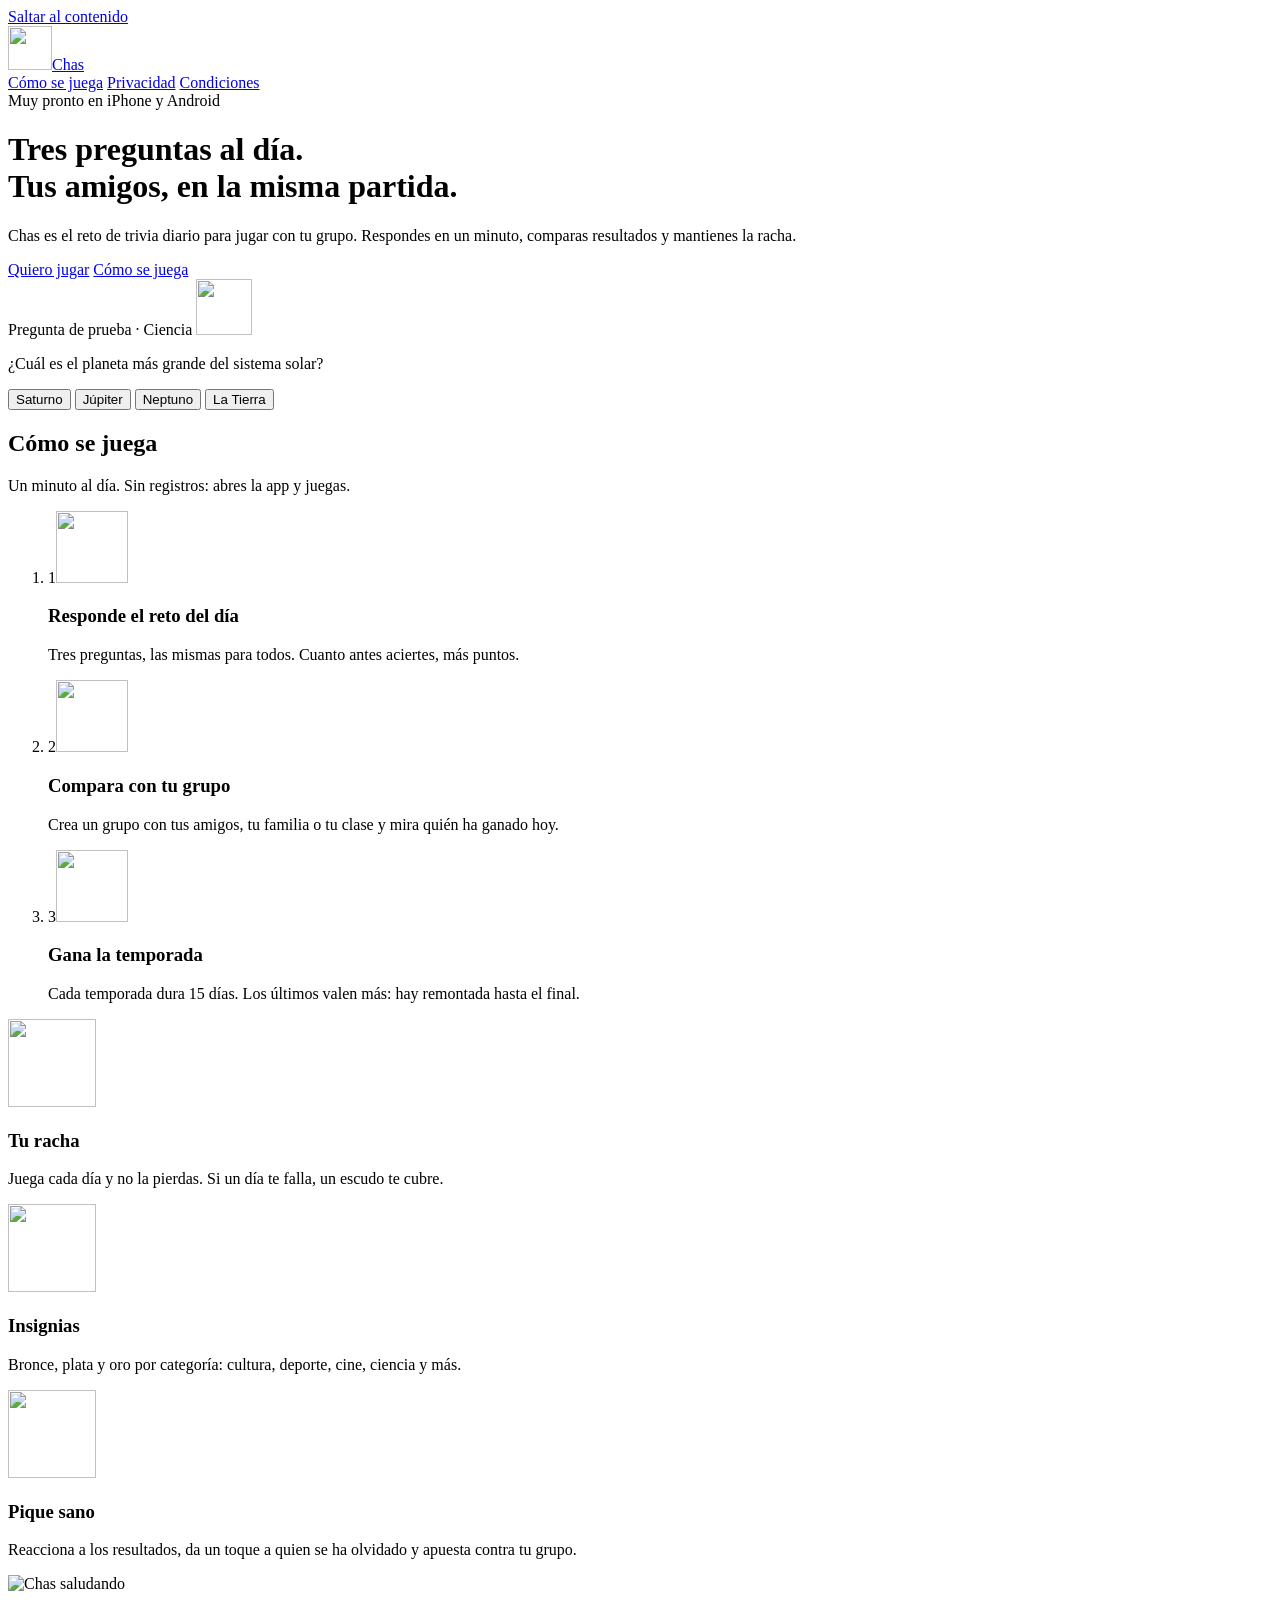
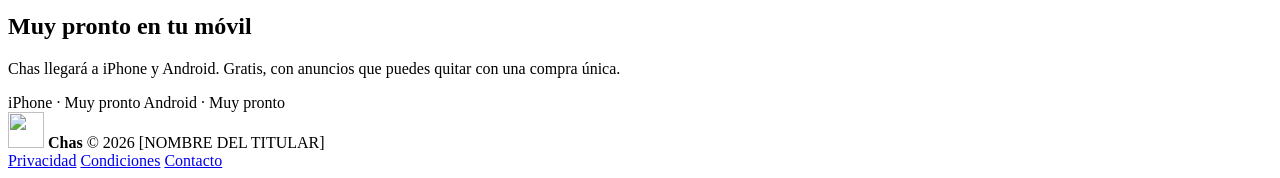
==== index.html @ 3a61edb6 "Create index.html" ====
<!doctype html>
<html lang="es">
<head>
<meta charset="utf-8">
<meta name="viewport" content="width=device-width, initial-scale=1">
<title>Chas: Trivia con amigos</title>
<meta name="description" content="Chas es el reto de trivia diario para jugar con tu grupo: tres preguntas, un minuto y tu racha. Muy pronto en iPhone y Android.">
<meta name="theme-color" content="#6C3BF4">
<meta property="og:title" content="Chas: Trivia con amigos">
<meta property="og:description" content="Tres preguntas al día. Tus amigos, en la misma partida.">
<meta property="og:image" content="assets/chas-icon.png">
<link rel="icon" type="image/png" href="assets/favicon.png">
<link rel="apple-touch-icon" href="assets/chas-icon-180.png">
<link rel="preconnect" href="https://fonts.googleapis.com">
<link rel="preconnect" href="https://fonts.gstatic.com" crossorigin>
<link href="https://fonts.googleapis.com/css2?family=Baloo+2:wght@700;800&amp;family=Nunito:wght@400;700;800&amp;display=swap" rel="stylesheet">
<link rel="stylesheet" href="styles.css">
</head>
<body>
<a class="skip" href="#contenido">Saltar al contenido</a>

<header class="top">
  <div class="wrap">
    <nav class="nav" aria-label="Principal">
      <a class="brand" href="index.html"><img src="assets/chas-icon.png" alt="" width="44" height="44"><span>Chas</span></a>
      <div class="nav-links">
        <a href="#como">Cómo se juega</a>
        <a href="privacidad.html">Privacidad</a>
        <a href="condiciones.html">Condiciones</a>
      </div>
    </nav>

    <div class="hero">
      <div class="hero-copy">
        <span class="pill">Muy pronto en iPhone y Android</span>
        <h1>Tres preguntas al día.<br>Tus amigos, en la misma partida.</h1>
        <p class="lead">Chas es el reto de trivia diario para jugar con tu grupo. Respondes en un minuto, comparas resultados y mantienes la racha.</p>
        <div class="actions">
          <a class="btn btn-spark" href="#pronto">Quiero jugar</a>
          <a class="btn btn-white" href="#como">Cómo se juega</a>
        </div>
      </div>

      <div class="quiz-wrap">
        <div class="quiz" data-quiz data-answer="Júpiter">
          <div class="quiz-head">
            <span class="quiz-tag">Pregunta de prueba · Ciencia</span>
            <img src="assets/img/category_science.webp" alt="" width="56" height="56">
          </div>
          <p class="quiz-q" id="quiz-q">¿Cuál es el planeta más grande del sistema solar?</p>
          <div class="options" role="group" aria-labelledby="quiz-q">
            <button class="opt" type="button" data-value="Saturno"><span>Saturno</span><span class="mark" aria-hidden="true"></span></button>
            <button class="opt" type="button" data-value="Júpiter"><span>Júpiter</span><span class="mark" aria-hidden="true"></span></button>
            <button class="opt" type="button" data-value="Neptuno"><span>Neptuno</span><span class="mark" aria-hidden="true"></span></button>
            <button class="opt" type="button" data-value="La Tierra"><span>La Tierra</span><span class="mark" aria-hidden="true"></span></button>
          </div>
          <div class="quiz-result" hidden>
            <p data-message aria-live="polite"></p>
            <button class="btn-ghost" type="button" data-again>Otra vez</button>
          </div>
        </div>
      </div>
    </div>
  </div>
</header>

<main id="contenido">
  <section class="section" id="como">
    <div class="wrap">
      <div class="section-head">
        <h2 class="h2">Cómo se juega</h2>
        <p class="sub">Un minuto al día. Sin registros: abres la app y juegas.</p>
      </div>
      <ol class="steps">
        <li class="step">
          <div class="step-top"><span class="step-n" aria-hidden="true">1</span><img src="assets/img/mission_speed.webp" alt="" width="72" height="72" loading="lazy"></div>
          <h3 class="card-title">Responde el reto del día</h3>
          <p class="card-text">Tres preguntas, las mismas para todos. Cuanto antes aciertes, más puntos.</p>
        </li>
        <li class="step">
          <div class="step-top"><span class="step-n" aria-hidden="true">2</span><img src="assets/img/podium.webp" alt="" width="72" height="72" loading="lazy"></div>
          <h3 class="card-title">Compara con tu grupo</h3>
          <p class="card-text">Crea un grupo con tus amigos, tu familia o tu clase y mira quién ha ganado hoy.</p>
        </li>
        <li class="step">
          <div class="step-top"><span class="step-n" aria-hidden="true">3</span><img src="assets/img/trophy_season.webp" alt="" width="72" height="72" loading="lazy"></div>
          <h3 class="card-title">Gana la temporada</h3>
          <p class="card-text">Cada temporada dura 15 días. Los últimos valen más: hay remontada hasta el final.</p>
        </li>
      </ol>
    </div>
  </section>

  <section class="section tight">
    <div class="wrap features">
      <div class="feature f-spark">
        <img class="feature-img" src="assets/img/streak_flame.webp" alt="" width="88" height="88" loading="lazy">
        <h3 class="card-title">Tu racha</h3>
        <p class="card-text">Juega cada día y no la pierdas. Si un día te falla, un escudo te cubre.</p>
      </div>
      <div class="feature f-violet">
        <img class="feature-img" src="assets/img/medal_gold.webp" alt="" width="88" height="88" loading="lazy">
        <h3 class="card-title">Insignias</h3>
        <p class="card-text">Bronce, plata y oro por categoría: cultura, deporte, cine, ciencia y más.</p>
      </div>
      <div class="feature f-pink">
        <img class="feature-img" src="assets/img/social_chat.webp" alt="" width="88" height="88" loading="lazy">
        <h3 class="card-title">Pique sano</h3>
        <p class="card-text">Reacciona a los resultados, da un toque a quien se ha olvidado y apuesta contra tu grupo.</p>
      </div>
    </div>
  </section>

  <section class="section tight" id="pronto">
    <div class="wrap cta">
      <img class="cta-img" src="assets/img/chas_saludo.webp" alt="Chas saludando" width="160" height="160" loading="lazy">
      <div class="cta-copy">
        <h2 class="h2">Muy pronto en tu móvil</h2>
        <p class="sub">Chas llegará a iPhone y Android. Gratis, con anuncios que puedes quitar con una compra única.</p>
      </div>
      <div class="stores">
        <span class="store">iPhone · Muy pronto</span>
        <span class="store">Android · Muy pronto</span>
      </div>
    </div>
  </section>
</main>

<footer class="foot">
  <div class="wrap foot-row">
    <div class="foot-brand">
      <img src="assets/chas-icon.png" alt="" width="36" height="36">
      <strong>Chas</strong>
      <span>© <span data-year>2026</span> <span class="ph">[NOMBRE DEL TITULAR]</span></span>
    </div>
    <div class="foot-links">
      <a href="privacidad.html">Privacidad</a>
      <a href="condiciones.html">Condiciones</a>
      <a href="mailto:[CORREO DE CONTACTO]">Contacto</a>
    </div>
  </div>
</footer>

<script src="main.js"></script>
</body>
</html>
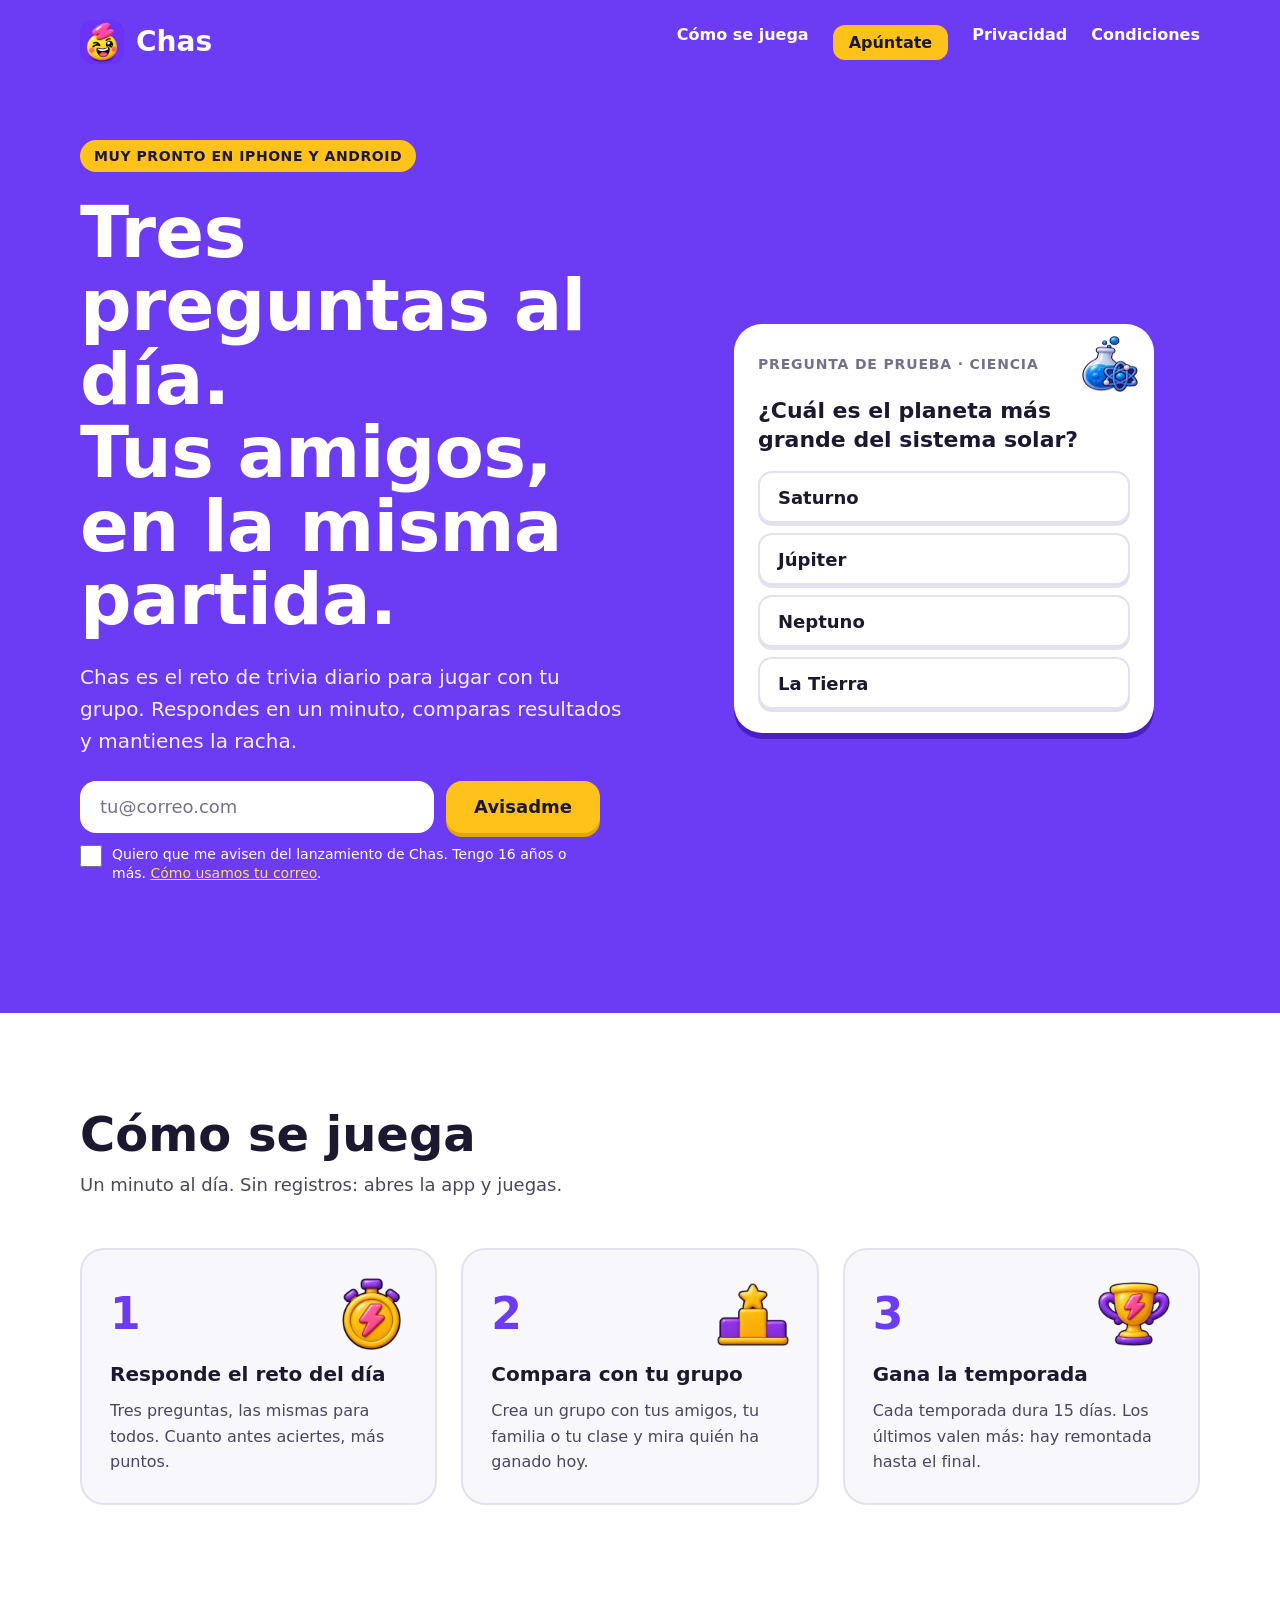
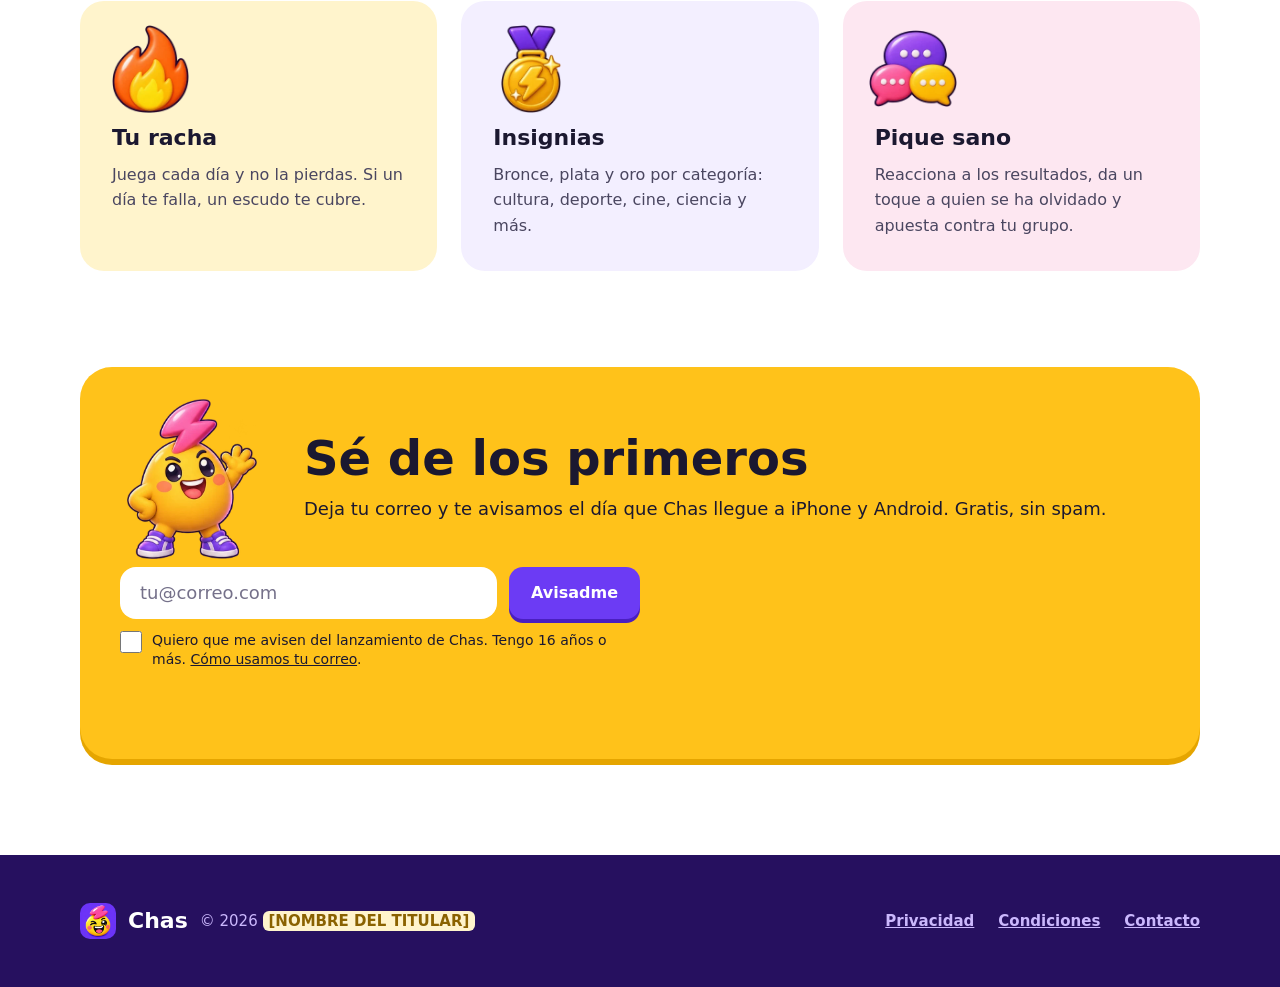
==== commit ca5c50f2: "Add files via upload" ====
--- a/index.html
+++ b/index.html
@@ -6,6 +6,7 @@
 <title>Chas: Trivia con amigos</title>
 <meta name="description" content="Chas es el reto de trivia diario para jugar con tu grupo: tres preguntas, un minuto y tu racha. Muy pronto en iPhone y Android.">
 <meta name="theme-color" content="#6C3BF4">
+<meta name="robots" content="noindex, nofollow"><!-- QUITAR al publicar la web de verdad -->
 <meta property="og:title" content="Chas: Trivia con amigos">
 <meta property="og:description" content="Tres preguntas al día. Tus amigos, en la misma partida.">
 <meta property="og:image" content="assets/chas-icon.png">
@@ -25,6 +26,7 @@
       <a class="brand" href="index.html"><img src="assets/chas-icon.png" alt="" width="44" height="44"><span>Chas</span></a>
       <div class="nav-links">
         <a href="#como">Cómo se juega</a>
+        <a class="nav-cta" href="#espera">Apúntate</a>
         <a href="privacidad.html">Privacidad</a>
         <a href="condiciones.html">Condiciones</a>
       </div>
@@ -35,9 +37,16 @@
         <span class="pill">Muy pronto en iPhone y Android</span>
         <h1>Tres preguntas al día.<br>Tus amigos, en la misma partida.</h1>
         <p class="lead">Chas es el reto de trivia diario para jugar con tu grupo. Respondes en un minuto, comparas resultados y mantienes la racha.</p>
-        <div class="actions">
-          <a class="btn btn-spark" href="#pronto">Quiero jugar</a>
-          <a class="btn btn-white" href="#como">Cómo se juega</a>
+        <div id="espera">
+        <form class="wait on-violet" data-waitlist novalidate>
+          <div class="wait-row">
+            <label class="wait-field"><span class="sr">Tu correo</span><input type="email" name="email" inputmode="email" autocomplete="email" placeholder="tu@correo.com" required maxlength="254"></label>
+            <button class="btn btn-spark" type="submit">Avisadme</button>
+          </div>
+          <label class="wait-consent"><input type="checkbox" name="consent" required><span>Quiero que me avisen del lanzamiento de Chas. Tengo 16 años o más. <a href="privacidad.html#espera">Cómo usamos tu correo</a>.</span></label>
+          <input class="hp" type="text" name="website" tabindex="-1" autocomplete="off" aria-hidden="true">
+          <p class="wait-msg" role="status" aria-live="polite"></p>
+        </form>
         </div>
       </div>
 
@@ -115,13 +124,18 @@
     <div class="wrap cta">
       <img class="cta-img" src="assets/img/chas_saludo.webp" alt="Chas saludando" width="160" height="160" loading="lazy">
       <div class="cta-copy">
-        <h2 class="h2">Muy pronto en tu móvil</h2>
-        <p class="sub">Chas llegará a iPhone y Android. Gratis, con anuncios que puedes quitar con una compra única.</p>
+        <h2 class="h2">Sé de los primeros</h2>
+        <p class="sub">Deja tu correo y te avisamos el día que Chas llegue a iPhone y Android. Gratis, sin spam.</p>
       </div>
-      <div class="stores">
-        <span class="store">iPhone · Muy pronto</span>
-        <span class="store">Android · Muy pronto</span>
-      </div>
+      <form class="wait on-spark" data-waitlist novalidate>
+          <div class="wait-row">
+            <label class="wait-field"><span class="sr">Tu correo</span><input type="email" name="email" inputmode="email" autocomplete="email" placeholder="tu@correo.com" required maxlength="254"></label>
+            <button class="btn btn-violet" type="submit">Avisadme</button>
+          </div>
+          <label class="wait-consent"><input type="checkbox" name="consent" required><span>Quiero que me avisen del lanzamiento de Chas. Tengo 16 años o más. <a href="privacidad.html#espera">Cómo usamos tu correo</a>.</span></label>
+          <input class="hp" type="text" name="website" tabindex="-1" autocomplete="off" aria-hidden="true">
+          <p class="wait-msg" role="status" aria-live="polite"></p>
+        </form>
     </div>
   </section>
 </main>
@@ -141,6 +155,7 @@
   </div>
 </footer>
 
+<script src="config.js"></script>
 <script src="main.js"></script>
 </body>
 </html>
--- a/styles.css
+++ b/styles.css
@@ -0,0 +1,192 @@
+/* Web de Chas · colores y tipos del Design System de la app (docs/DESIGN_SYSTEM.md). */
+:root {
+  --violet-50: #F3EFFF;
+  --violet-200: #CBB8FD;
+  --violet-300: #A88CFA;
+  --violet-500: #6C3BF4;
+  --violet-600: #5A28E3;
+  --violet-700: #4A1FC0;
+  --violet-800: #381791;
+  --violet-900: #26105F;
+  --spark-100: #FFF4CC;
+  --spark-300: #FFDA66;
+  --spark-500: #FFC21A;
+  --spark-600: #E5A500;
+  --spark-800: #8A6200;
+  --pink-50: #FDE7F1;
+  --pink-700: #A3245E;
+  --ink-900: #1B1830;
+  --ink-700: #4A4660;
+  --ink-500: #75718A;
+  --ink-200: #E4E1EE;
+  --ink-50: #F8F7FC;
+  --white: #FFFFFF;
+  --ok-bg: #E3F7EE;
+  --ok-fg: #0B5E3F;
+  --ok-line: #1E9E68;
+  --ko-bg: #FDE8EA;
+  --ko-fg: #8F1D2A;
+  --ko-line: #D6404E;
+  --display: 'Baloo 2', system-ui, sans-serif;
+  --ui: 'Nunito', system-ui, sans-serif;
+  --wrap: 1120px;
+}
+
+*, *::before, *::after { box-sizing: border-box; }
+html { scroll-behavior: smooth; }
+body { margin: 0; font-family: var(--ui); color: var(--ink-900); background: var(--white); -webkit-font-smoothing: antialiased; }
+img { max-width: 100%; display: block; }
+a { color: var(--violet-600); }
+a:hover { color: var(--violet-800); }
+:focus-visible { outline: 3px solid var(--violet-300); outline-offset: 3px; border-radius: 6px; }
+
+.wrap { max-width: var(--wrap); margin: 0 auto; }
+.skip { position: absolute; left: -999px; top: 8px; background: var(--white); padding: 8px 12px; border-radius: 8px; z-index: 10; }
+.skip:focus { left: 8px; }
+
+/* Cabecera */
+.top { background: var(--violet-500); color: var(--white); padding: 0 24px; }
+.nav { display: flex; flex-wrap: wrap; align-items: center; justify-content: space-between; gap: 16px; padding: 20px 0; }
+.brand { display: flex; align-items: center; gap: 12px; color: var(--white); text-decoration: none; }
+.brand:hover { color: var(--white); }
+.brand img { width: 44px; height: 44px; border-radius: 12px; }
+.brand span { font-family: var(--display); font-weight: 800; font-size: 28px; line-height: 1; }
+.nav-links { display: flex; flex-wrap: wrap; gap: 24px; font-weight: 700; font-size: 16px; }
+.nav-links a { color: var(--white); text-decoration: none; }
+.nav-links a:hover, .nav-links a[aria-current="page"] { color: var(--spark-300); }
+.nav-links a:hover { text-decoration: underline; }
+
+/* Portada */
+.hero { display: flex; flex-wrap: wrap; align-items: center; gap: 56px; padding: 56px 0 96px; }
+.hero-copy { flex: 1 1 420px; min-width: 0; display: flex; flex-direction: column; gap: 24px; }
+.pill { align-self: flex-start; background: var(--spark-500); color: var(--ink-900); font-weight: 800; font-size: 14px; letter-spacing: .04em; text-transform: uppercase; padding: 8px 14px; border-radius: 999px; }
+.hero h1 { margin: 0; font-family: var(--display); font-weight: 800; font-size: clamp(2.75rem, 6vw, 4.5rem); line-height: 1.02; letter-spacing: -.01em; }
+.lead { margin: 0; font-size: 1.25rem; line-height: 1.6; color: var(--violet-50); max-width: 34rem; }
+.actions { display: flex; flex-wrap: wrap; gap: 12px; padding-top: 8px; }
+
+.btn { display: inline-flex; align-items: center; justify-content: center; min-height: 52px; padding: 0 28px; font-family: inherit; font-weight: 800; font-size: 18px; text-decoration: none; border-radius: 16px; border: 0; cursor: pointer; transition: transform .08s ease, box-shadow .08s ease; }
+.btn:active { transform: translateY(3px); }
+.btn-spark { background: var(--spark-500); color: var(--ink-900); box-shadow: 0 4px 0 var(--spark-600); }
+.btn-spark:hover { color: var(--ink-900); }
+.btn-white { background: var(--white); color: var(--violet-600); box-shadow: 0 4px 0 var(--violet-200); }
+.btn-violet { background: var(--violet-500); color: var(--white); box-shadow: 0 4px 0 var(--violet-700); min-height: 48px; padding: 0 22px; font-size: 16px; border-radius: 14px; }
+.btn-violet:hover { color: var(--white); }
+.btn:active.btn-spark, .btn:active.btn-white, .btn:active.btn-violet { box-shadow: 0 1px 0 currentColor; }
+
+/* Pregunta de prueba */
+.quiz-wrap { flex: 1 1 380px; min-width: 0; display: flex; justify-content: center; }
+.quiz { width: 100%; max-width: 420px; background: var(--white); color: var(--ink-900); border-radius: 28px; padding: 24px; box-shadow: 0 6px 0 var(--violet-700); display: flex; flex-direction: column; gap: 16px; }
+.quiz-head { display: flex; align-items: center; justify-content: space-between; gap: 12px; }
+.quiz-tag { font-weight: 800; font-size: 14px; color: var(--ink-500); text-transform: uppercase; letter-spacing: .06em; }
+.quiz-head img { width: 56px; height: 56px; margin: -12px -8px -12px 0; }
+.quiz-q { margin: 0; font-weight: 700; font-size: 22px; line-height: 1.35; }
+.options { display: flex; flex-direction: column; gap: 10px; }
+.opt { display: flex; align-items: center; justify-content: space-between; gap: 12px; width: 100%; min-height: 52px; padding: 0 18px; font-family: inherit; font-weight: 700; font-size: 18px; text-align: left; border-radius: 14px; cursor: pointer; background: var(--white); color: var(--ink-900); border: 2px solid var(--ink-200); box-shadow: 0 3px 0 var(--ink-200); }
+.opt:hover:not(:disabled) { border-color: var(--violet-300); }
+.opt:disabled { cursor: default; }
+.opt.is-right { background: var(--ok-bg); color: var(--ok-fg); border-color: var(--ok-line); box-shadow: 0 3px 0 var(--ok-line); }
+.opt.is-wrong { background: var(--ko-bg); color: var(--ko-fg); border-color: var(--ko-line); box-shadow: 0 3px 0 var(--ko-line); }
+.opt.is-off { background: var(--ink-50); color: var(--ink-500); box-shadow: none; }
+.opt .mark { font-weight: 800; }
+.quiz-result { display: flex; flex-wrap: wrap; align-items: center; justify-content: space-between; gap: 12px; padding-top: 4px; }
+.quiz-result[hidden] { display: none; }
+.quiz-result p { margin: 0; font-weight: 700; font-size: 16px; color: var(--ink-700); }
+.btn-ghost { min-height: 44px; padding: 0 16px; border: 2px solid var(--ink-200); background: var(--white); color: var(--violet-600); font-family: inherit; font-weight: 800; font-size: 15px; border-radius: 12px; cursor: pointer; }
+
+/* Secciones */
+.section { padding: 96px 24px; }
+.section.tight { padding-top: 0; }
+.section-head { display: flex; flex-direction: column; gap: 12px; max-width: 40rem; margin-bottom: 48px; }
+.h2 { margin: 0; font-family: var(--display); font-weight: 800; font-size: clamp(2rem, 4vw, 3rem); line-height: 1.05; }
+.sub { margin: 0; font-size: 1.125rem; line-height: 1.6; color: var(--ink-700); }
+
+.steps { list-style: none; margin: 0; padding: 0; display: grid; grid-template-columns: repeat(auto-fit, minmax(240px, 1fr)); gap: 24px; }
+.step { background: var(--ink-50); border: 2px solid var(--ink-200); border-radius: 24px; padding: 28px; display: flex; flex-direction: column; gap: 12px; }
+.step-top { display: flex; align-items: center; justify-content: space-between; gap: 12px; }
+.step-top img { width: 72px; height: 72px; object-fit: contain; }
+.step-n { font-family: var(--display); font-weight: 800; font-size: 44px; line-height: 1; color: var(--violet-500); }
+.card-title { margin: 0; font-weight: 800; font-size: 20px; }
+.card-text { margin: 0; font-size: 16px; line-height: 1.6; color: var(--ink-700); }
+
+.features { display: grid; grid-template-columns: repeat(auto-fit, minmax(300px, 1fr)); gap: 24px; }
+.feature { border-radius: 24px; padding: 32px; display: flex; flex-direction: column; gap: 12px; }
+.feature .card-title { font-size: 22px; }
+.feature-img { width: 88px; height: 88px; object-fit: contain; margin: -8px 0 0 -6px; }
+.f-spark { background: var(--spark-100); }
+.f-violet { background: var(--violet-50); }
+.f-pink { background: var(--pink-50); }
+
+.cta { background: var(--spark-500); border-radius: 32px; box-shadow: 0 6px 0 var(--spark-600); padding: 56px 40px; display: flex; flex-wrap: wrap; align-items: center; justify-content: space-between; gap: 32px; }
+.cta-img { width: 160px; height: 160px; object-fit: contain; flex: 0 0 auto; margin: -24px 0 -24px -8px; }
+.cta-copy { flex: 1 1 420px; min-width: 0; display: flex; flex-direction: column; gap: 12px; }
+.cta .sub { color: var(--ink-900); }
+.stores { display: flex; flex-wrap: wrap; gap: 12px; }
+.store { display: inline-flex; align-items: center; min-height: 52px; padding: 0 24px; background: var(--ink-900); color: var(--white); font-weight: 800; font-size: 16px; border-radius: 16px; }
+
+/* Páginas legales */
+.page-head { padding: 40px 0 64px; display: flex; flex-direction: column; gap: 12px; max-width: 760px; }
+.page-head h1 { margin: 0; font-family: var(--display); font-weight: 800; font-size: clamp(2.5rem, 5vw, 3.75rem); line-height: 1.05; }
+.legal { padding: 0 24px 96px; }
+.legal-grid { display: flex; flex-wrap: wrap; gap: 48px; align-items: flex-start; }
+.side { flex: 1 1 240px; min-width: 0; max-width: 300px; margin-top: -32px; background: var(--white); border: 2px solid var(--ink-200); border-radius: 24px; padding: 24px; display: flex; flex-direction: column; gap: 12px; }
+.side-img { width: 72px; height: 72px; object-fit: contain; }
+.side h2 { margin: 0; font-family: var(--display); font-weight: 800; font-size: 22px; }
+.side ul { margin: 0; padding-left: 1.1rem; display: flex; flex-direction: column; gap: 10px; font-size: 15px; line-height: 1.5; color: var(--ink-700); }
+.side-links { display: flex; flex-direction: column; gap: 8px; font-size: 15px; font-weight: 700; }
+.doc { flex: 999 1 560px; min-width: 0; max-width: 760px; padding-top: 40px; }
+.doc h2 { font-family: var(--display); font-weight: 800; font-size: 1.75rem; line-height: 1.15; margin: 48px 0 12px; scroll-margin-top: 24px; }
+.doc h2:first-child { margin-top: 0; }
+.doc p, .doc li { font-size: 1.0625rem; line-height: 1.7; color: var(--ink-700); margin: 0 0 12px; }
+.doc ul { margin: 0 0 12px; padding-left: 1.25rem; }
+.doc strong { color: var(--ink-900); }
+.note { margin-top: 48px; background: var(--violet-50); border-radius: 20px; padding: 24px; display: flex; flex-wrap: wrap; align-items: center; justify-content: space-between; gap: 16px; }
+.note p { margin: 0; font-size: 16px; line-height: 1.6; color: var(--violet-800); font-weight: 700; }
+
+/* Datos por rellenar: se ven a propósito para no publicar la web con huecos. */
+.ph { background: var(--spark-100); color: var(--spark-800); font-weight: 700; padding: 1px 6px; border-radius: 6px; }
+
+/* Pie */
+.foot { background: var(--violet-900); color: var(--violet-200); padding: 48px 24px; }
+.foot-row { display: flex; flex-wrap: wrap; align-items: center; justify-content: space-between; gap: 24px; font-size: 15px; }
+.foot-brand { display: flex; flex-wrap: wrap; align-items: center; gap: 12px; }
+.foot-brand img { width: 36px; height: 36px; border-radius: 10px; }
+.foot-brand strong { font-family: var(--display); font-weight: 800; font-size: 22px; color: var(--white); }
+.foot-links { display: flex; flex-wrap: wrap; gap: 24px; font-weight: 700; }
+.foot a { color: var(--violet-200); }
+.foot a:hover { color: var(--white); }
+
+@media (max-width: 560px) {
+  .hero { gap: 40px; padding: 32px 0 64px; }
+  .section { padding: 64px 20px; }
+  .cta { padding: 36px 24px; }
+  .nav-links { gap: 16px; }
+  .side { max-width: none; }
+  .cta-img { width: 120px; height: 120px; margin: 0; }
+}
+@media (prefers-reduced-motion: reduce) {
+  html { scroll-behavior: auto; }
+  .btn { transition: none; }
+}
+
+/* Lista de espera */
+.sr { position: absolute; width: 1px; height: 1px; overflow: hidden; clip: rect(0 0 0 0); white-space: nowrap; }
+.hp { position: absolute; left: -9999px; width: 1px; height: 1px; opacity: 0; }
+.wait { display: flex; flex-direction: column; gap: 12px; width: 100%; max-width: 520px; }
+.wait-row { display: flex; flex-wrap: wrap; gap: 12px; }
+.wait-field { flex: 1 1 240px; min-width: 0; }
+.wait input[type="email"] { width: 100%; min-height: 52px; padding: 0 18px; border: 2px solid transparent; border-radius: 16px; background: var(--white); color: var(--ink-900); font-family: inherit; font-weight: 700; font-size: 18px; }
+.wait input[type="email"]::placeholder { color: var(--ink-500); font-weight: 400; }
+.wait input[type="email"]:focus-visible { outline: 3px solid var(--spark-300); outline-offset: 2px; }
+.wait-consent { display: flex; gap: 10px; align-items: flex-start; font-size: 14px; line-height: 1.4; cursor: pointer; }
+.wait-consent input { flex: none; width: 22px; height: 22px; margin: 0; accent-color: var(--violet-500); }
+.on-violet .wait-consent { color: var(--white); }
+.on-violet .wait-consent a { color: var(--spark-300); }
+.on-spark .wait-consent, .on-spark .wait-consent a { color: var(--ink-900); }
+.wait-msg { margin: 0; min-height: 1.4em; font-weight: 800; font-size: 15px; }
+.on-violet .wait-msg { color: var(--spark-300); }
+.on-spark .wait-msg { color: var(--ink-900); }
+.wait.is-done .wait-row, .wait.is-done .wait-consent { display: none; }
+.wait.is-done .wait-msg { font-size: 20px; }
+.wait button[disabled] { opacity: .6; cursor: progress; }
+.nav-cta { background: var(--spark-500); color: var(--ink-900) !important; padding: 8px 16px; border-radius: 12px; }
+.nav-cta:hover { text-decoration: none !important; color: var(--ink-900) !important; }
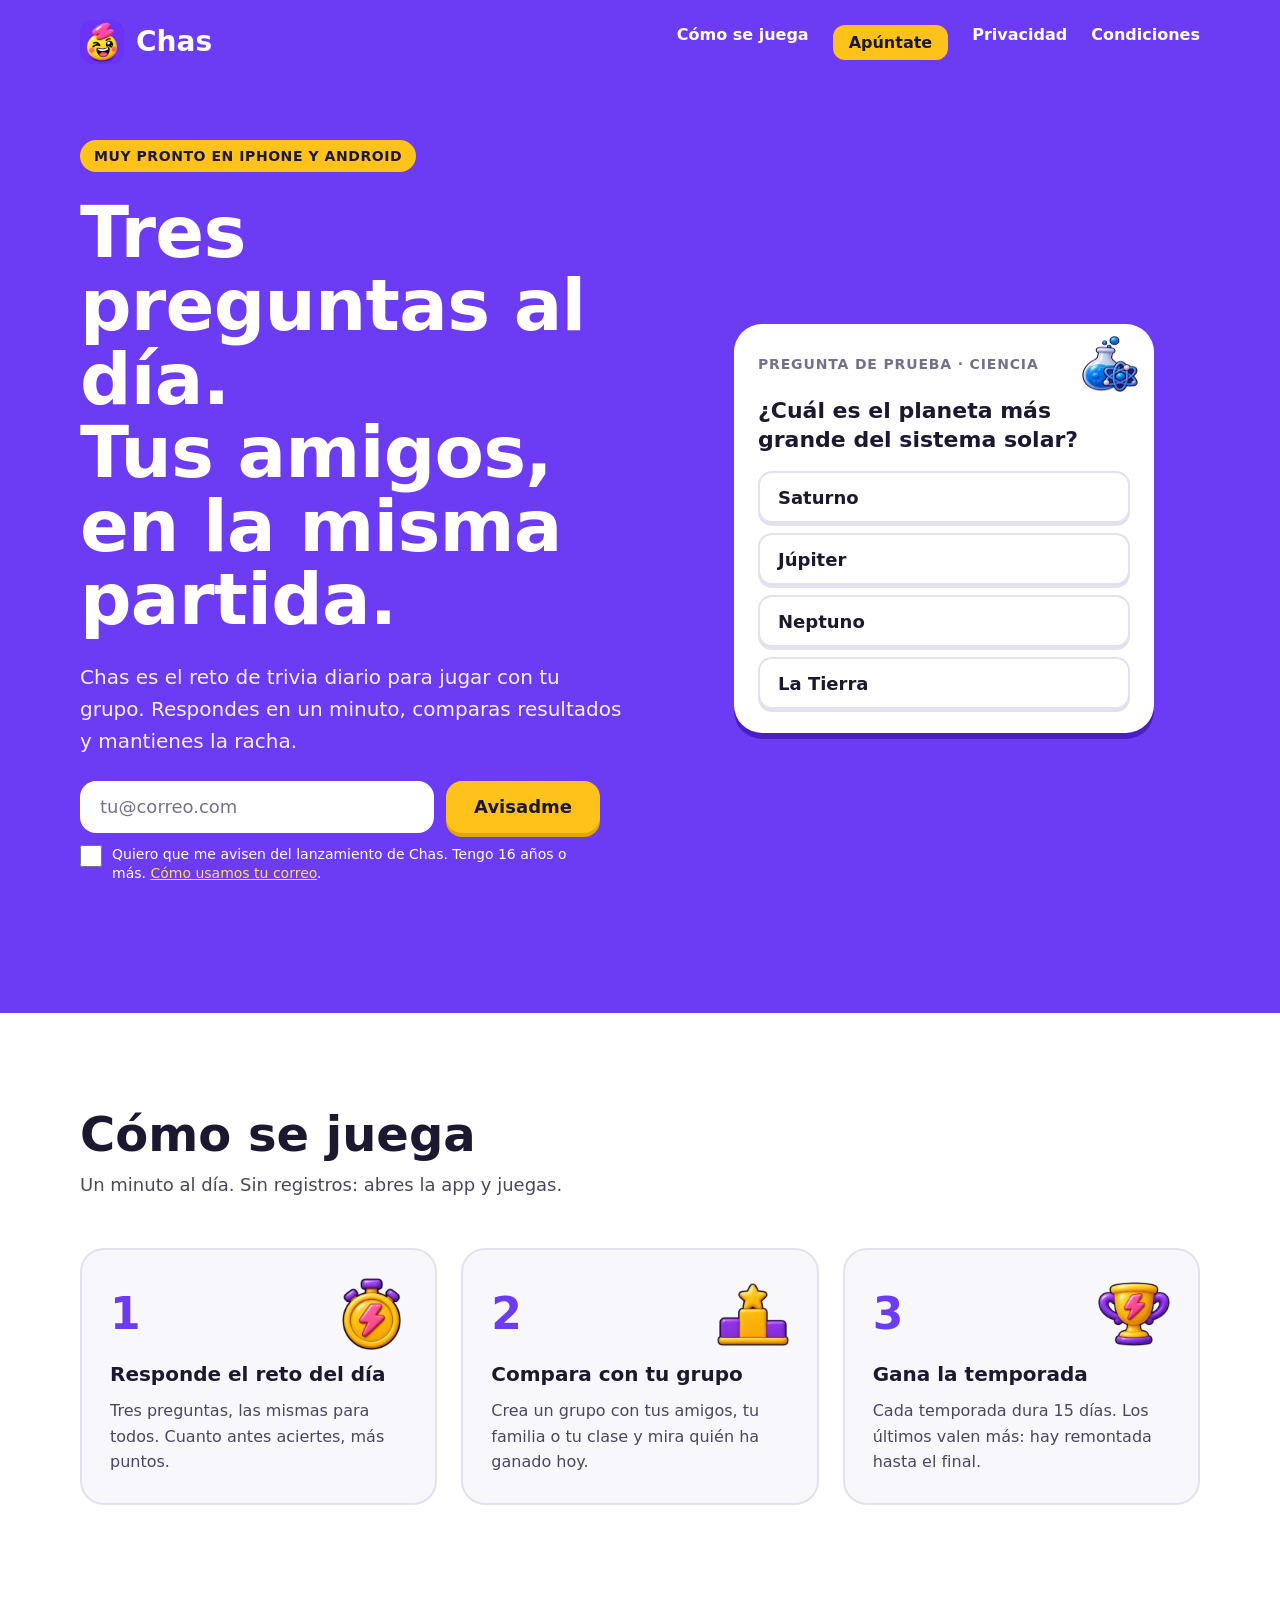
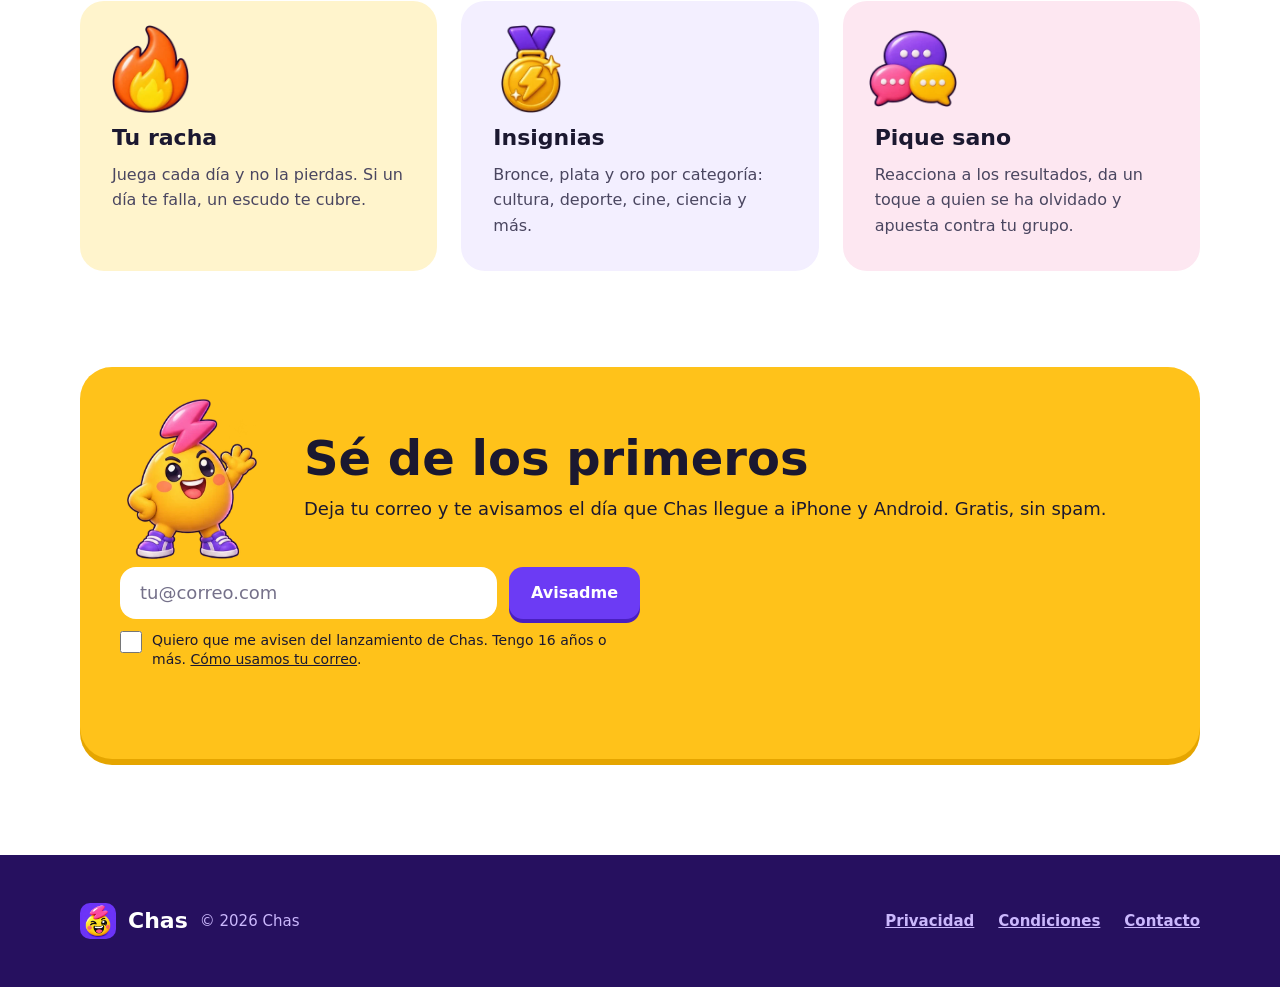
==== commit 13847b9c: "Add files via upload" ====
--- a/index.html
+++ b/index.html
@@ -145,12 +145,12 @@
     <div class="foot-brand">
       <img src="assets/chas-icon.png" alt="" width="36" height="36">
       <strong>Chas</strong>
-      <span>© <span data-year>2026</span> <span class="ph">[NOMBRE DEL TITULAR]</span></span>
+      <span>© <span data-year>2026</span> Chas</span>
     </div>
     <div class="foot-links">
       <a href="privacidad.html">Privacidad</a>
       <a href="condiciones.html">Condiciones</a>
-      <a href="mailto:[CORREO DE CONTACTO]">Contacto</a>
+      <a href="mailto:godiexlabs@gmail.com">Contacto</a>
     </div>
   </div>
 </footer>
